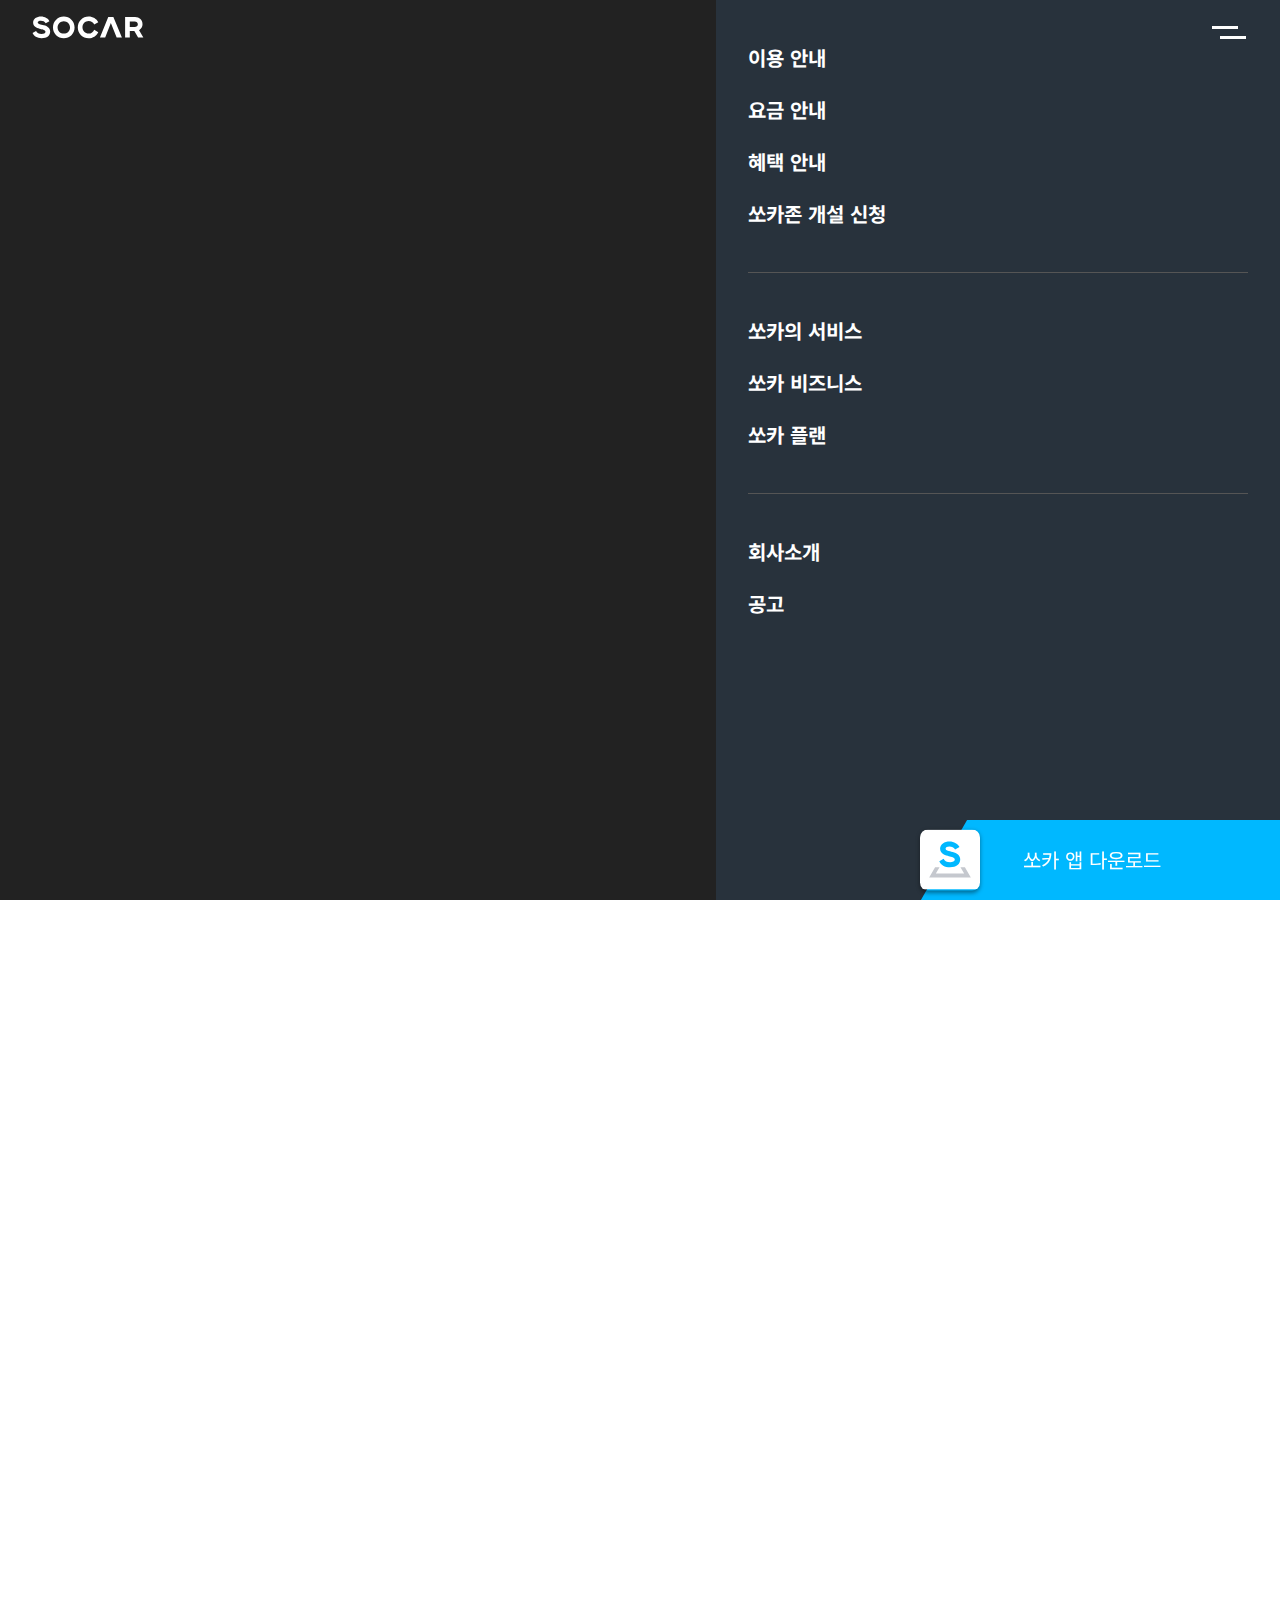
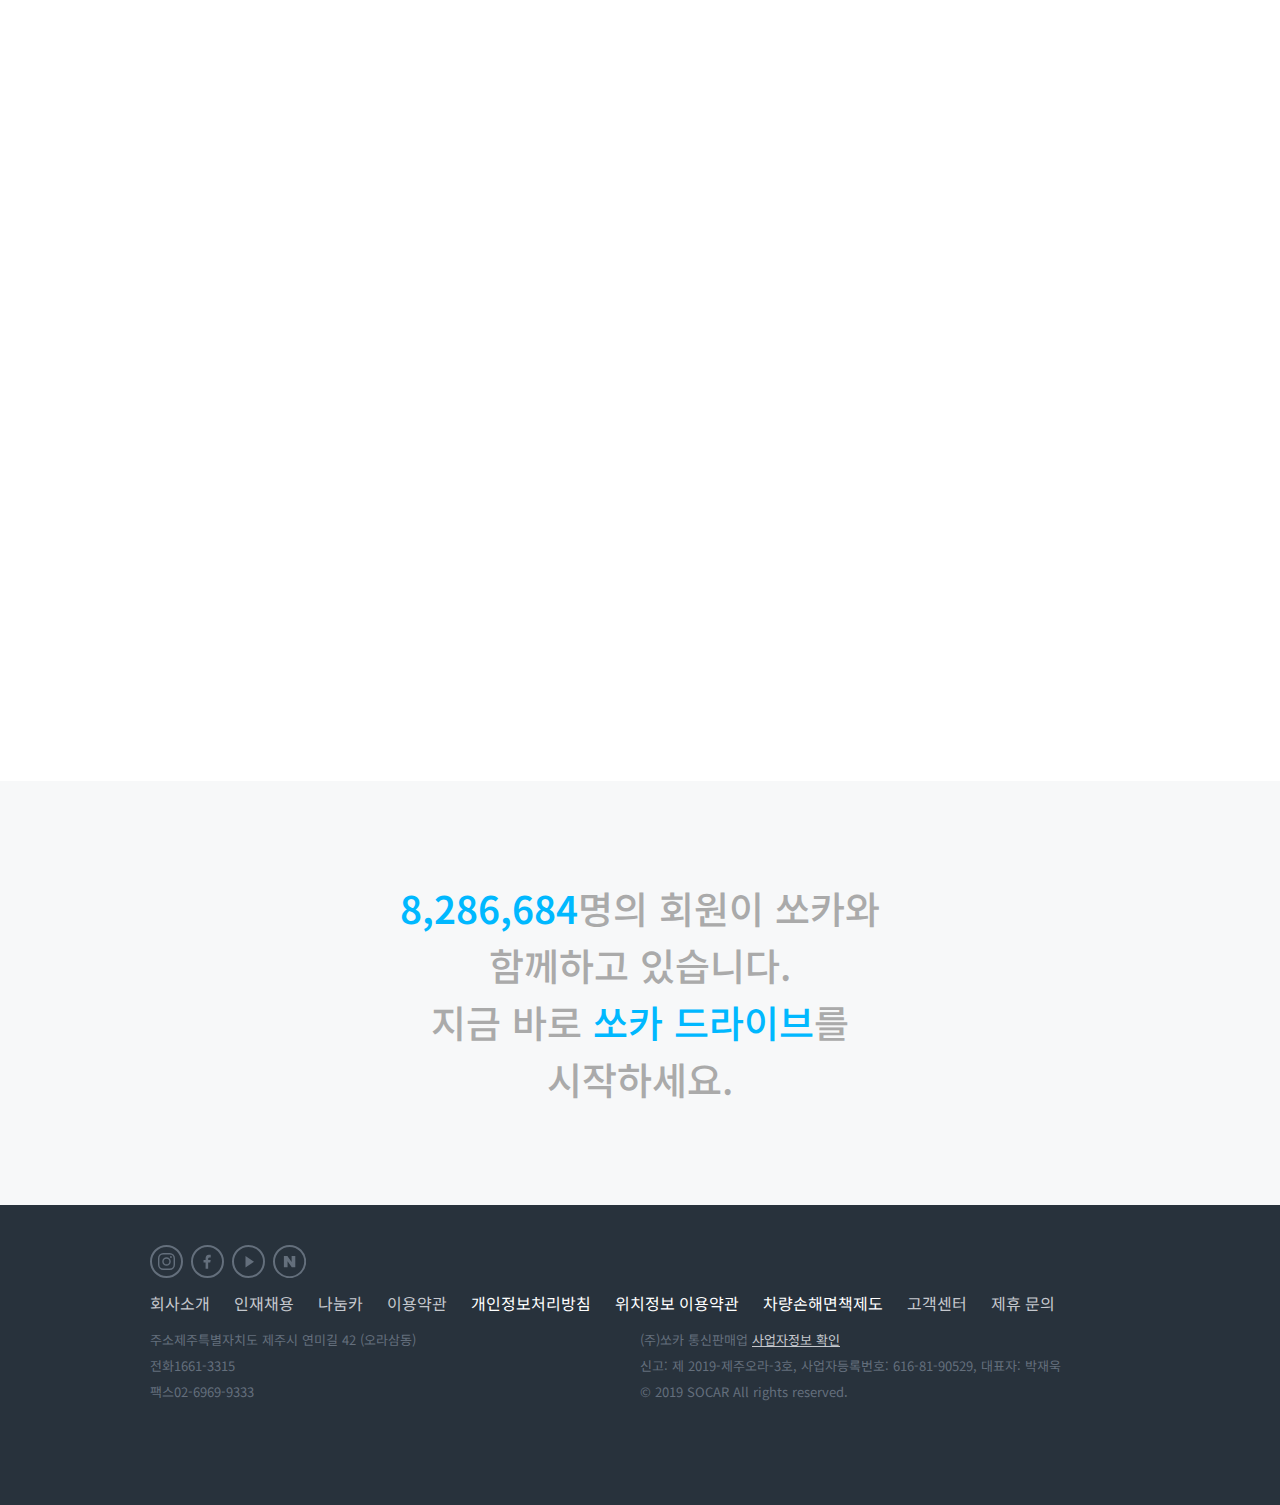
==== 실습/socar/index.html @ 35fd2511 "1" ====
<!DOCTYPE html>
<html lang="ko">

<head>
    <meta charset="UTF-8">
    <meta http-equiv="X-UA-Compatible" content="IE=edge">
    <meta name="viewport" content="width=device-width, initial-scale=1.0">
    <title>차가 필요한 모든 순간, 쏘카</title>
    <link rel="stylesheet" href="css/reset.css">
    <link rel="stylesheet" href="css/index.css">
    <link rel="preconnect" href="https://fonts.googleapis.com">
    <link rel="preconnect" href="https://fonts.gstatic.com" crossorigin>
    <link href="https://fonts.googleapis.com/css2?family=Noto+Sans+KR&display=swap" rel="stylesheet">
    <link rel="stylesheet" href="css/makeScrollContents.css">
</head>

<body>


    <header>
        <div class="header-inner">
            <h1>
                <a href="#"><span class="hidden">SOCAR</span></a>
                <!-- Generator: Adobe Illustrator 22.1.0, SVG Export Plug-In . SVG Version: 6.00 Build 0)  -->
                <svg version="1.1" id="레이어_1" xmlns="http://www.w3.org/2000/svg"
                    xmlns:xlink="http://www.w3.org/1999/xlink" x="0px" y="0px" viewBox="0 0 160.2 32.5"
                    style="enable-background:new 0 0 160.2 32.5;" xml:space="preserve">
                    <style type="text/css">

                    </style>
                    <g>
                        <g>
                            <path class="st0"
                                d="M45.5,0.8C37,0.8,30,7.7,30,16.3c0,8.5,6.9,15.5,15.5,15.5s15.4-7,15.4-15.5C60.9,7.7,54,0.8,45.5,0.8z
                            M45.5,25.2c-4.9,0-8.9-4-8.9-8.9s4-8.9,8.9-8.9s8.9,4,8.9,8.9C54.4,21.2,50.4,25.2,45.5,25.2z" />
                            <g>
                                <path class="st0" d="M8.2,9.4c0-3.6,9.4-3.6,11.4,1l5.3-3C23.5,3.9,18.2,0.8,13,0.8C6.8,0.8,1.6,4,1.6,9.7
                                c0,6.4,7.4,8.1,10.5,8.8s7.2,1.4,7.2,3.9c0,2.4-2.7,3.2-5.6,3.2c-3.7,0-6.6-1.2-7.9-4.1l-5,2.9c1.6,4.5,6.7,7.3,12.8,7.3
                                c8,0,12.4-3.7,12.4-9.6c0-4.7-4.1-7.6-9-8.8C12.4,12.3,8.2,11.6,8.2,9.4z" />
                            </g>
                            <path class="st0"
                                d="M89,19.6L89,19.6L89,19.6c-1.3,3.3-4.2,5.6-8,5.6c-4.9,0-8.8-4-8.8-9c0-4.9,3.8-9,8.8-9c3.6,0,6.6,2,8,5.1
                            l0,0l5.8-3.4C92.4,4.1,87,0.8,81,0.8c-8.5,0-15.5,6.9-15.5,15.5S72.4,31.8,81,31.8c6.1,0,11.3-3.6,13.8-8.7L89,19.6z" />
                            <polygon class="st0"
                                points="116.4,1.6 109.1,1.6 97.2,30.9 104.7,30.9 112.8,9.9 121.1,30.9 128.6,30.9 		" />
                            <path class="st0" d="M153,20.2l0.6-0.3c2.9-1.7,4.5-4.7,4.5-8.1c0-6-4.4-10.2-10.7-10.2h-14.2v29.3h6.7v-9.4h6.5l5.4,9.4h7.5
                            L153,20.2z M147,15.8h-7.1v-8h7.1c2.6,0,4.4,1.6,4.4,4S149.6,15.8,147,15.8z" />
                        </g>
                    </g>
                </svg>
            </h1>
            <a href="#" class="hamberger"><span class="hidden">메뉴</span></a>
        </div>
        <div class="hamberger-click">
            <nav class="hamberger-nav">
                <div>
                    <a href="#">이용 안내</a>
                    <a href="#">요금 안내</a>
                    <a href="#">혜택 안내</a>
                    <a href="#">쏘카존 개설 신청</a>
                </div>
                <div>
                    <a href="#">쏘카의 서비스</a>
                    <a href="#">쏘카 비즈니스</a>
                    <a href="#">쏘카 플랜</a>
                </div>
                <div>
                    <a href="#">회사소개</a>
                    <a href="#">공고</a>
                </div>
            </nav>
        </div>
    </header>
    <section id="cover">
        <h2>
            차가 필요한
            <br>
            모든 순간, 쏘카
        </h2>
    </section>
    <main>
        <section id="advantages-container">
            <div class="advantage">
                <h2>24시간 언제나</h2>
                <p>
                    한밤중이나 주말에도 스마트폰으로
                    <br>
                    시간에 구애받지 않고
                    <br>
                    쏘카와 함께 이동하세요.
                </p>
                <figure>
                    <img src="image/usp_a.jpg" alt="차 옆에 서있는 남자가 싱글벙글 웃는 사진">
                </figure>
            </div>
            <div class="advantage">
                <h2>원하는 곳에서</h2>
                <p>
                    내 주변 3분 거리 쏘카존에서
                    <br>
                    혹은 내가 있는 곳으로 쏘카를 불러
                    <br>
                    어디서나 편하게 출발하세요.
                </p>
                <figure>
                    <img src="image/usp_b.jpg" alt="차 옆에 서있는 남자가 싱글벙글 웃는 사진">
                </figure>
            </div>
            <div class="advantage">
                <h2>필요한 시간만큼</h2>
                <p>
                    간단한 장보기부터 주말여행까지
                    <br>
                    10분 단위로 원하는 만큼만 이용하세요.
                </p>
                <figure>
                    <img src="image/usp_c.jpg" alt="차 옆에 서있는 남자가 싱글벙글 웃는 사진">
                </figure>
            </div>
            <div class="advantage">
                <h2>다양한 차종을</h2>
                <p>
                    연인과의 드라이브부터 가족 캠핑까지
                    <br>
                    상황에 맞게 50여 종의 차량을
                    <br>
                    선택해서 이용하세요.
                </p>
                <figure>
                    <img src="image/usp_d.jpg" alt="차 옆에 서있는 남자가 싱글벙글 웃는 사진">
                </figure>
            </div>
        </section>

        <section id="start-together">
            <h2 class="hidden">함께 시작하는 쏘카</h2>
            <p>
                <span class="point-blue count-up">8,286,684</span>명의 회원이 쏘카와
                <br>
                함께하고 있습니다.
                <br>
                지금 바로 <span class="point-blue">쏘카 드라이브</span>를
                <br>
                시작하세요.
            </p>
            <div class="incline"></div>
        </section>
    </main>
    <footer>
        <div class="footer-container">
            <div class="sns-container">
                <a href="#">
                    <svg xmlns="http://www.w3.org/2000/svg" width="33" height="33" viewBox="0 0 33 33">
                        <g id="그룹_553" data-name="그룹 553" transform="translate(5481 -4830)">
                            <g id="그룹_502" data-name="그룹 502" transform="translate(-5544 -93)">
                                <g id="그룹_109" data-name="그룹 109" transform="translate(63.654 4923.808)">
                                    <g id="그룹_86" data-name="그룹 86" transform="translate(0 0)">
                                        <rect id="사각형_128" data-name="사각형 128" width="31" height="31" rx="15.5"
                                            transform="translate(0.346 0.192)" fill="none" stroke="#646f7c"
                                            stroke-width="2" />
                                    </g>
                                </g>
                                <g id="iconfinder_038_011_instagram_mobile_photo_network_android_material_1646917"
                                    transform="translate(68 4928)">
                                    <path id="패스_374" data-name="패스 374"
                                        d="M14.8,3H8.193A5.193,5.193,0,0,0,3,8.193V14.8A5.193,5.193,0,0,0,8.193,20H14.8A5.193,5.193,0,0,0,20,14.8V8.193A5.193,5.193,0,0,0,14.8,3Zm3.777,11.8A3.781,3.781,0,0,1,14.8,18.579H8.193A3.781,3.781,0,0,1,4.416,14.8V8.193A3.781,3.781,0,0,1,8.193,4.416H14.8a3.781,3.781,0,0,1,3.777,3.777Z"
                                        transform="translate(0)" fill="#646f7c" />
                                    <path id="패스_375" data-name="패스 375"
                                        d="M11.749,7.5A4.249,4.249,0,1,0,16,11.749,4.249,4.249,0,0,0,11.749,7.5Zm0,7.081a2.833,2.833,0,1,1,2.833-2.833,2.833,2.833,0,0,1-2.833,2.833Z"
                                        transform="translate(-0.251 -0.251)" fill="#646f7c" />
                                    <circle id="타원_2072" data-name="타원 2072" cx="0.944" cy="0.944" r="0.944"
                                        transform="translate(14.991 6.116)" fill="#646f7c" />
                                </g>
                            </g>
                        </g>
                    </svg>
                </a>
                <a href="#">
                    <svg xmlns="http://www.w3.org/2000/svg" width="33" height="33" viewBox="0 0 33 33">
                        <g id="그룹_554" data-name="그룹 554" transform="translate(5481 -4768.192)">
                            <g id="그룹_109" data-name="그룹 109" transform="translate(-5480.346 4769)">
                                <g id="그룹_86" data-name="그룹 86" transform="translate(0 0)">
                                    <rect id="사각형_128" data-name="사각형 128" width="31" height="31" rx="15.5"
                                        transform="translate(0.346 0.192)" fill="none" stroke="#646f7c"
                                        stroke-width="2" />
                                </g>
                                <g id="iconfinder_square-facebook_317727" transform="translate(11.882 9.053)">
                                    <path id="f"
                                        d="M17.623,18.869V12.705h2.054l.514-2.568H17.623V9.11a1.363,1.363,0,0,1,1.541-1.541h1.027V5H18.137c-1.888,0-3.082,1.48-3.082,3.6v1.541H13v2.568h2.054v6.164Z"
                                        transform="translate(-13 -5)" fill="#646f7c" />
                                </g>
                            </g>
                        </g>
                    </svg>
                </a>
                <a href="#">
                    <svg xmlns="http://www.w3.org/2000/svg" width="33" height="33" viewBox="0 0 33 33">
                        <g id="그룹_555" data-name="그룹 555" transform="translate(5488 -4905.192)">
                            <g id="그룹_110" data-name="그룹 110" transform="translate(-5486.692 4906)">
                                <g id="그룹_85" data-name="그룹 85" transform="translate(0 0)">
                                    <rect id="사각형_128" data-name="사각형 128" width="31" height="31" rx="15.5"
                                        transform="translate(-0.308 0.192)" fill="none" stroke="#646f7c"
                                        stroke-width="2" />
                                </g>
                                <g id="iconfinder_icon-social-youtube_211929" transform="translate(12.191 10.172)">
                                    <path id="패스_49" data-name="패스 49" d="M11.316,80.606v-11.5L19.8,74.854Z"
                                        transform="translate(-11.316 -69.109)" fill="#646f7c" />
                                </g>
                            </g>
                        </g>
                    </svg>
                </a>
                <a href="#">
                    <svg xmlns="http://www.w3.org/2000/svg" width="33.192" height="33.192" viewBox="0 0 33.192 33.192">
                        <g id="그룹_556" data-name="그룹 556" transform="translate(5425 -4952)">
                            <g id="그룹_26" data-name="그룹 26" transform="translate(-5424 4953)">
                                <path id="패스_84" data-name="패스 84"
                                    d="M15.6,0a15.6,15.6,0,0,1,15.6,15.6h0A15.6,15.6,0,1,1,0,15.6H0A15.6,15.6,0,0,1,15.6,0Z"
                                    transform="translate(0 0)" fill="none" stroke="#646f7c" stroke-width="2" />
                                <path id="패스_48" data-name="패스 48"
                                    d="M368.068,243.5l-4.235-6.084h-3.511v11.368H364V242.7l4.235,6.084h3.511V237.418h-3.678Z"
                                    transform="translate(-350.439 -227.498)" fill="#646f7c" />
                            </g>
                        </g>
                    </svg>
                </a>
            </div>
            <nav>
                <a href="#">회사소개</a>
                <a href="#">인재채용</a>
                <a href="#">나눔카</a>
                <a href="#">이용약관</a>
                <a href="#" class="important-information">개인정보처리방침</a>
                <a href="#" class="important-information">위치정보 이용약관</a>
                <a href="#" class="important-information">차량손해면책제도</a>
                <a href="#">고객센터</a>
                <a href="#">제휴 문의</a>
            </nav>
            <div class="information">
                <div>
                    <dl>
                        <dt>주소</dt>
                        <dd>제주특별자치도 제주시 연미길 42 (오라삼동)</dd>
                    </dl>
                    <dl>
                        <dt>전화</dt>
                        <dd>1661-3315</dd>
                    </dl>
                    <dl>
                        <dt>팩스</dt>
                        <dd>02-6969-9333</dd>
                    </dl>
                </div>
                <div>
                    <p>(주)쏘카 통신판매업 <a href="#" class="biz-info">사업자정보 확인</a></p>
                    <p>신고: 제 2019-제주오라-3호, 사업자등록번호: 616-81-90529, 대표자: 박재욱</p>
                    <p>© 2019 SOCAR All rights reserved.</p>
                </div>
            </div>
        </div>
    </footer>
    <section id="app-download">
        <a href="#" class="unit-link"></a>
        <div class="incline"></div>
        <figure class="app-icon">
            <!-- Generator: Adobe Illustrator 22.1.0, SVG Export Plug-In . SVG Version: 6.00 Build 0)  -->
            <svg xmlns="http://www.w3.org/2000/svg" xmlns:xlink="http://www.w3.org/1999/xlink" version="1.1" id="레이어_1"
                x="0px" y="0px" viewBox="0 0 158.3 158.3" style="enable-background:new 0 0 158.3 158.3;"
                xml:space="preserve">
                <rect x="0" fill="#FFFFFF" ; width="158.3" height="158.3" />
                <g>
                    <g>
                        <g>
                            <g>
                                <path fill="#00B8FF"
                                    d="M67.5,50.6c0-7.8,20.6-7.9,25.1,2.1l11.6-6.7C101,38.4,89.4,31.6,78,31.6c-13.5,0-25,7.1-25,19.4      c0,14.1,16.2,17.7,23,19.4c6.8,1.6,15.8,3.1,15.8,8.7c0,5.2-5.8,7.1-12.3,7.1c-8.2,0-14.5-2.7-17.3-9.1L51,83.5      c3.4,9.9,14.6,16,28,16c17.4,0,27.1-8,27.1-21c0-10.2-8.9-16.8-19.8-19.4C76.8,56.7,67.5,55.4,67.5,50.6z" />
                            </g>
                            <polygon fill="#C5C8CE"
                                points="118.5,99.4 106.7,99.4 116.5,116.4 41.8,116.4 51.6,99.4 39.8,99.4 24.2,126.6 134.1,126.6    " />
                        </g>
                    </g>
                </g>
            </svg>

        </figure>
        <p>쏘카 앱 다운로드</p>
    </section>




    <script src="js/makeScrollContents.js"></script>
    <script src="js/countUp.js"></script>
    <script src="js/index.js"></script>
</body>

</html>
---- 실습/socar/css/index.css ----
:root {
    --main-color: #00B8FF;
    --heading-font-color: #374553;
    --paragraph-font-color: #AAAAAA;
    --background-gray-color: #f7f8f9;
    --footer-background-color: #28323C;
    --footer-nav-font-color: #C5C8CE;
    --footer-font-color: #646f7c;
}

body {
    font-family: 'Noto Sans KR', sans-serif;
}

.unit-link {
    position: absolute;
    top: 0;
    left: 0;
    right: 0;
    bottom: 0;
    z-index: 100;
}

header {
    position: fixed;
    width: 100%;
    top: 0;
    padding: 16px 32px;
    box-sizing: border-box;
    transition: 0.5s;
}

header svg {
    fill: white;
}

header.hide {
    transform: translateY(-100%);
}

header.scrolled {
    background-color: #ffffff80;
}

header.scrolled svg {
    fill: var(--main-color);
}

header.scrolled .hamberger::before,
header.scrolled .hamberger::after {
    background-color: var(--main-color);
}

.header-inner {
    display: flex;
    justify-content: space-between;
}

h1 {
    width: 112px;
    position: relative;
    z-index: 10;
}

h1>a {
    position: absolute;
    width: 100%;
    height: 100%;
}

.hidden {
    position: absolute;
    clip: rect(1px, 1px, 1px, 1px);
    -webkit-clip-path: inset(0px 0px 99.9% 99.9%);
    clip-path: inset(0px 0px 99.9% 99.9%);
    overflow: hidden;
    height: 1px;
    width: 1px;
    padding: 0;
    border: 0;
    top: 50%;
}

.hamberger {
    width: 32px;
    height: 32px;
    /* background-color: blue; */
    display: flex;
    flex-direction: column;
    justify-content: center;
    gap: 6px;
    position: relative;
    z-index: 10;
}

.hamberger::before,
.hamberger::after {
    display: block;
    content: '';
    width: 80%;
    height: 3px;
    background-color: #fff;
    position: absolute;
    transition: 0.3s;
}

.hamberger::after {
    transform: translate(-4px, -5px);
}

.hamberger::before {
    transform: translate(4px, 5px);
}

.hamberger.active::before {
    transform: rotate(45deg);
}

.hamberger.active::after {
    transform: rotate(-45deg);
}



main {
    overflow: hidden;
}

#cover {
    height: 100vh;
    background-image: url(../image/main_visual_fullscreen.jpg);
    background-position: 30% center;
    display: flex;
    justify-content: center;
    align-items: center;
}

#cover>h2 {
    text-align: center;
    font-size: 64px;
    color: white;
    font-weight: 900;
    line-height: 130%;
}

#advantages-container {
    padding: 80px 32px;
    display: flex;
    flex-direction: column;
}

.advantage {
    max-width: 800px;
    margin: 0 auto;
    margin-bottom: 160px;
}

.advantage:last-child {
    margin-bottom: 0;
}

.advantage>h2 {
    font-size: 40px;
    font-weight: 600;
    color: var(--heading-font-color);
    margin-bottom: 32px;
    display: flex;
    align-items: baseline;
    gap: 4px;
}

.advantage>h2::after {
    display: block;
    content: '';
    width: 10px;
    height: 10px;
    background-color: var(--main-color);
    border-radius: 50%;


}

.advantage>p {
    font-size: 18px;
    font-weight: 600;
    color: var(--paragraph-font-color);
    margin-bottom: 48px;
    line-height: 150%;
}

#start-together {
    height: 424px;
    background-color: var(--background-gray-color);
    position: relative;
    display: flex;
    justify-content: center;
    align-items: center;
    text-align: center;
    font-size: 38px;
    font-weight: 500;
    line-height: 150%;
    color: var(--paragraph-font-color);
    overflow: hidden;
}

.point-blue {
    color: var(--main-color);
}

.count-up {
    font-weight: 600;
}

.incline {
    transition: 1s;
    left: 0%;
    position: absolute;
    width: 100%;
    height: 100%;
    background-color: var(--main-color);
    transform: translateX(80%) skewX(-30deg);
}

footer {
    background-color: var(--footer-background-color);
    padding: 40px 16px 100px;
    color: var(--footer-font-color);
}

.footer-container {
    max-width: 980px;
    margin: 0 auto;
}

footer a {
    color: var(--footer-nav-font-color);
    text-decoration: none;
}

.sns-container {
    display: flex;
    gap: 8px;
    margin-bottom: 16px;
}

footer nav {
    display: flex;
    gap: 24px;
    margin-bottom: 16px;
    flex-wrap: wrap;
}

.important-information {
    color: #fff;
}


.information {
    display: flex;
    font-size: 13px;
    line-height: 200%;
}

.information>div {
    flex-basis: 50%;
}

.information dl {
    display: flex;
}

.biz-info {
    text-decoration: underline;
}

#app-download {
    position: fixed;
    right: 0;
    bottom: 0;
    display: flex;
    width: 360px;
    height: 80px;
    align-items: center;
    justify-content: center;
    transition: 0.5s;
}


.app-icon {
    position: absolute;
    left: 0;
    top: 50%;
    transform: translateY(-50%);
    z-index: 1;
    border-radius: 8px;
    overflow: hidden;
    width: 60px;
    box-shadow: 0px 2px 4px rgba(0, 0, 0, 0.417);

    animation: 디졸브 1s 0.66s both;
}

#app-download>p {
    position: relative;
    z-index: 1;
    color: white;
    font-size: 20px;

    animation: 디졸브 1s both;
}

#app-download>p::after {
    display: inline-block;
    content: '';
    width: 16px;
    height: 16px;
    background-image: url(../image/arrow-down.svg);
}


#app-download>.incline {
    transform: skewX(-30deg) translateX(24px);

    animation: 나타나기 1s 0.33s both;
}

@media screen and (max-width : 800px) {
    #advantages-container {
        padding: 80px 20px;
    }

    #start-together {
        font-size: 24px;
        height: 300px;
    }

    .incline {
        transform: translateX(86%) skewX(-30deg);
    }

    #app-download {
        width: 96vw;
        height: 60px;
    }

    #app-download>.app-icon {
        width: 40px;
    }


}

@keyframes 디졸브 {
    from {
        opacity: 0;
    }

    to {
        opacity: 1;
    }
}

@keyframes 나타나기 {
    from {
        left: 100%;
    }

    to {
        left: 0%;
    }
}

.hamberger-click {
    position: absolute;
    left: 0;
    top: 0;
    width: 100%;
    height: 100vh;
    background-color: #000000dd;
}

.hamberger-nav {
    width: 500px;
    position: absolute;
    top: 0;
    right: 0;
    background-color: #28323c;
    height: 100vh;
    padding: 0 32px;
}

.hamberger-nav>div {
    display: flex;
    flex-direction: column;
    padding: 32px 0;
    border-bottom: 1px solid #555;
}

.hamberger-nav>div:last-child {
    border: none;
}

.hamberger-nav>div>a {
    padding: 16px 0;
    font-size: 20px;
    color: white;
    text-decoration: none;
    font-weight: bold;
    transition: 0.5s;
}

.hamberger-nav>div>a:hover {
    color: var(--main-color);
}
---- 실습/socar/css/makeScrollContents.css ----
.scroll-contents {
    opacity: 0;
    transition: 1500ms;
}

.scroll-contents.left {
    transform: translateX(-200px);
}

.scroll-contents.right {
    transform: translateX(200px);
}

.scroll-contents.active {
    opacity: 1;
    transform: none;
}
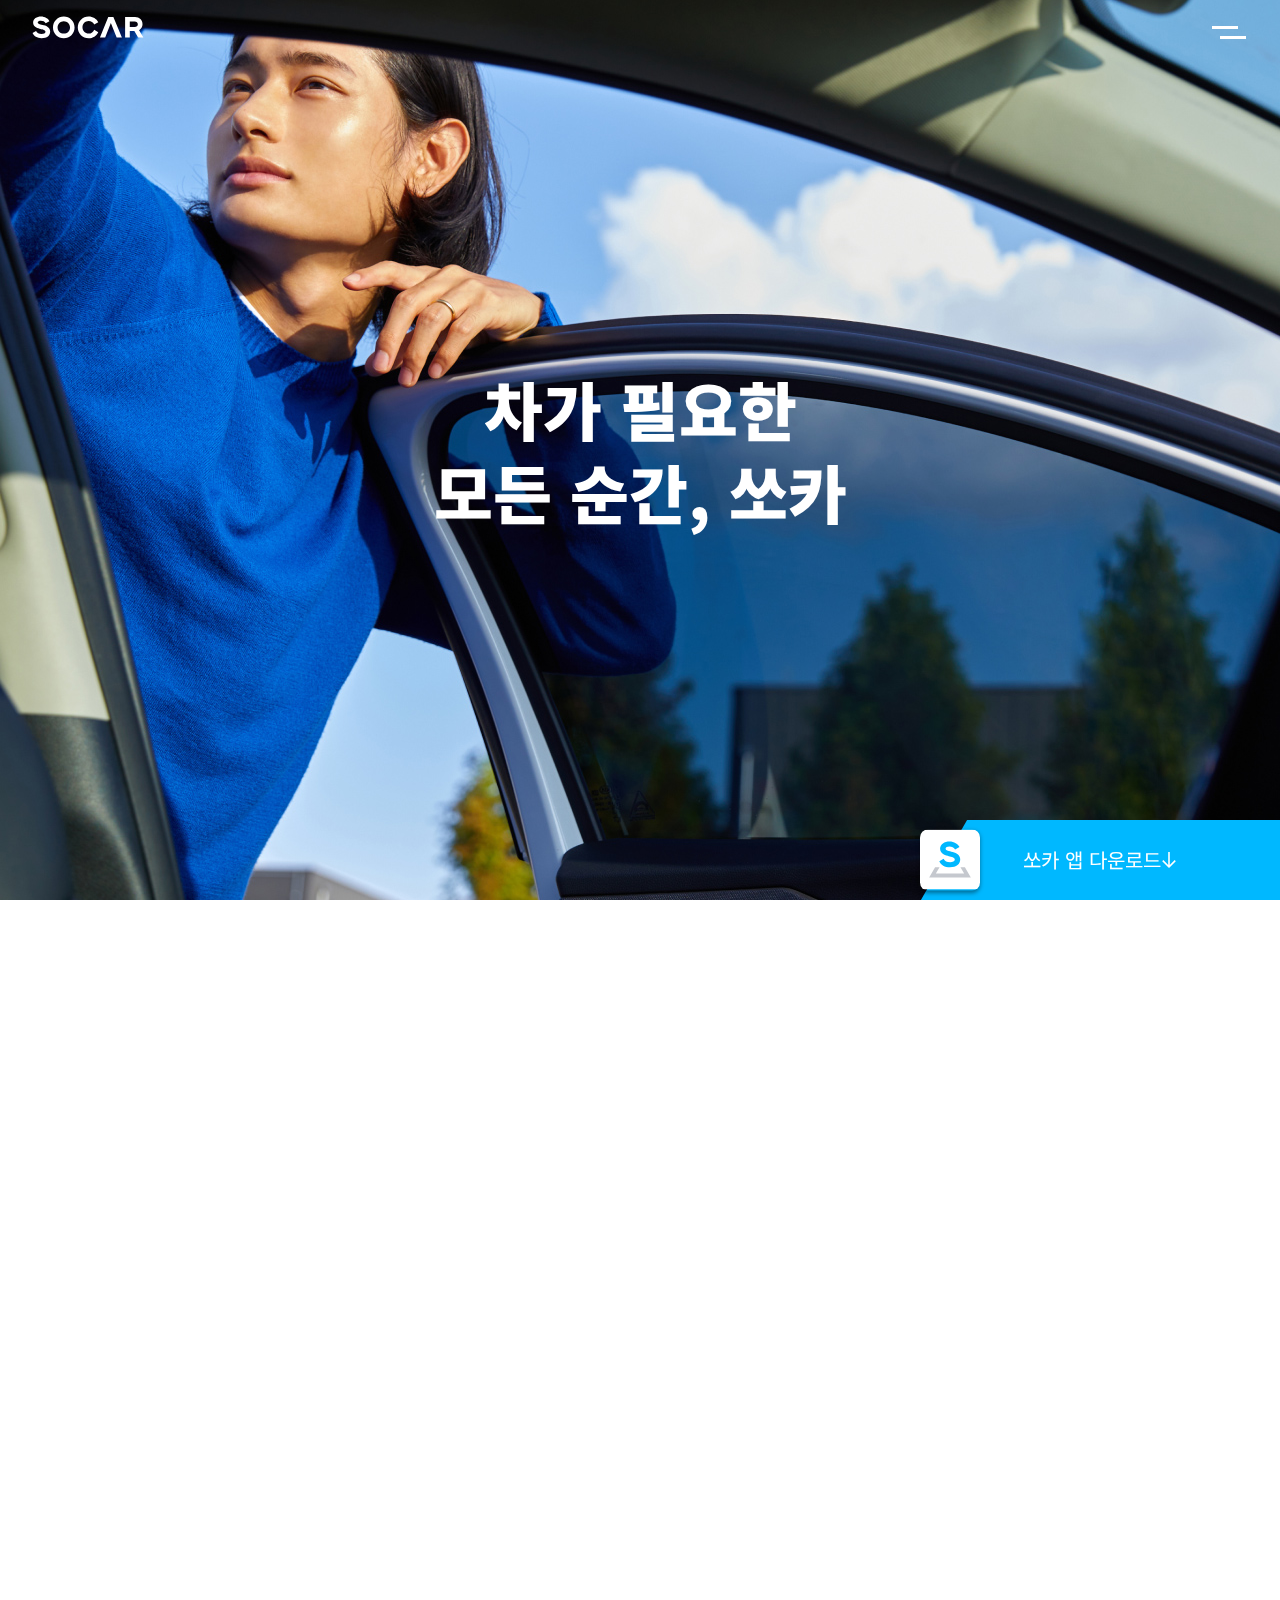
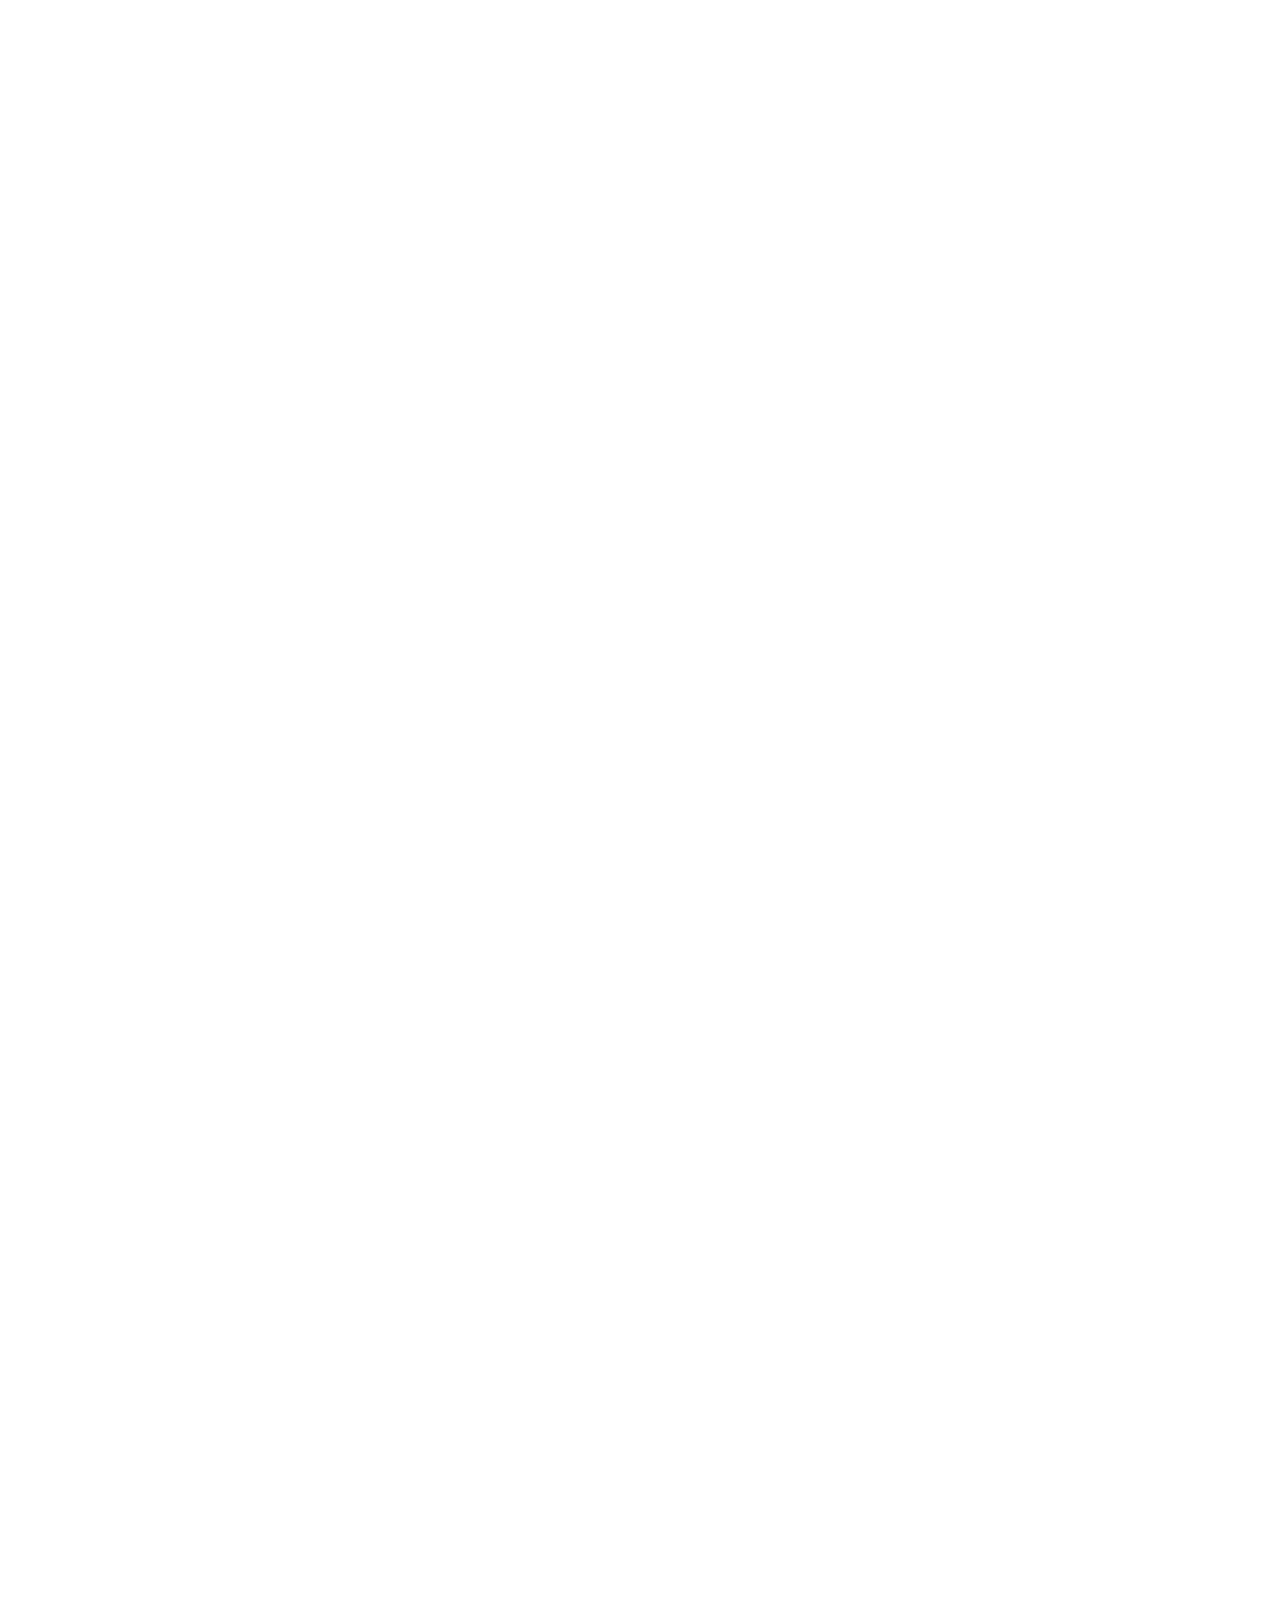
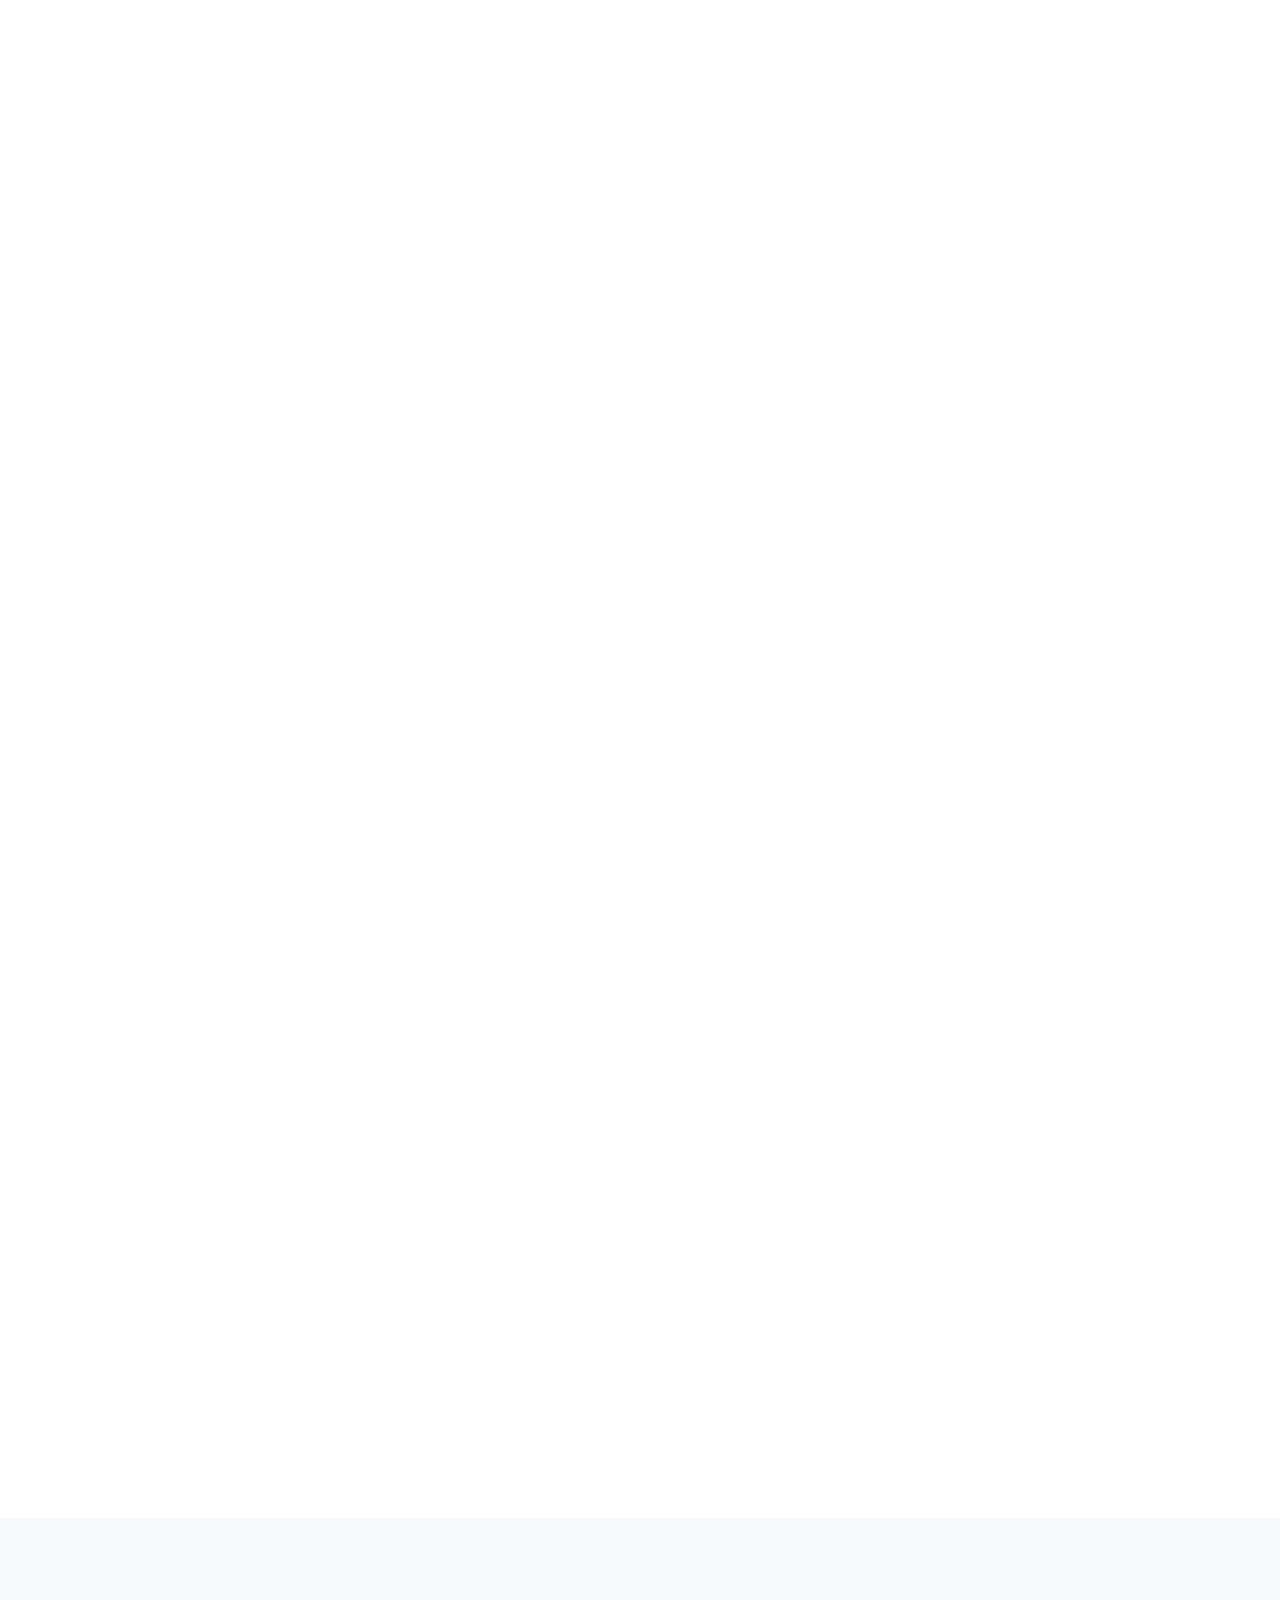
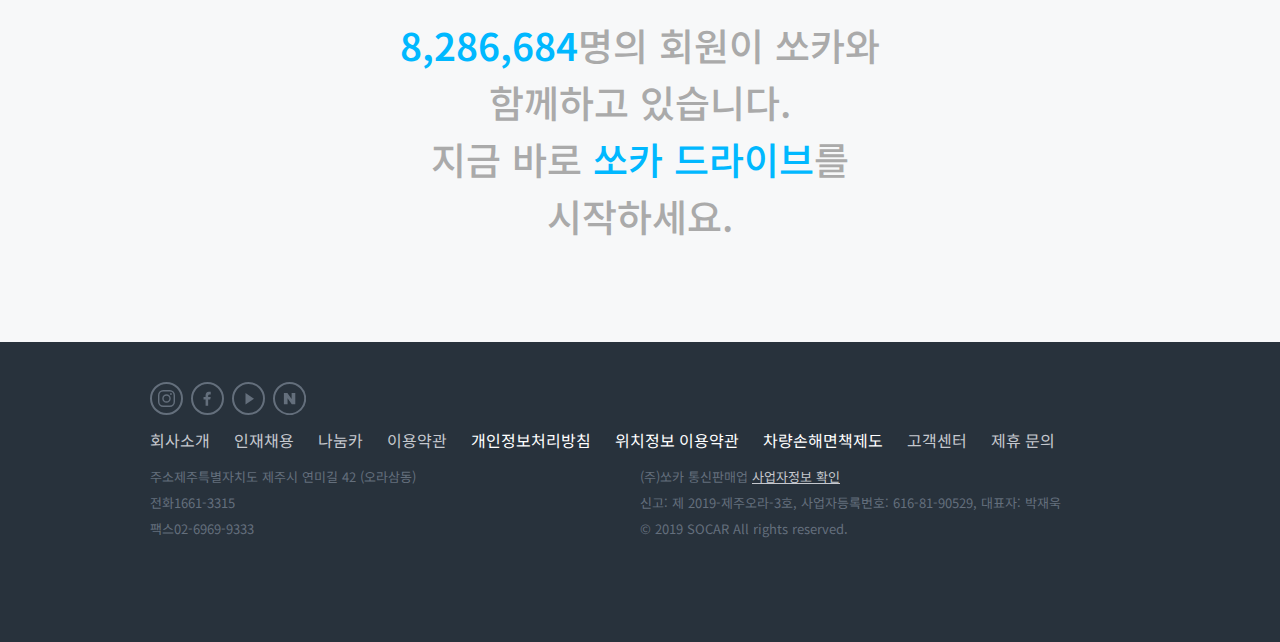
==== commit a369ebd2: "0725" ====
--- a/실습/socar/index.html
+++ b/실습/socar/index.html
@@ -90,7 +90,7 @@
                     쏘카와 함께 이동하세요.
                 </p>
                 <figure>
-                    <img src="image/usp_a.jpg" alt="차 옆에 서있는 남자가 싱글벙글 웃는 사진">
+                    <img src="img/usp_a.jpg" alt="차 옆에 서있는 남자가 싱글벙글 웃는 사진">
                 </figure>
             </div>
             <div class="advantage">
@@ -103,7 +103,7 @@
                     어디서나 편하게 출발하세요.
                 </p>
                 <figure>
-                    <img src="image/usp_b.jpg" alt="차 옆에 서있는 남자가 싱글벙글 웃는 사진">
+                    <img src="img/usp_b.jpg" alt="차 옆에 서있는 남자가 싱글벙글 웃는 사진">
                 </figure>
             </div>
             <div class="advantage">
@@ -114,7 +114,7 @@
                     10분 단위로 원하는 만큼만 이용하세요.
                 </p>
                 <figure>
-                    <img src="image/usp_c.jpg" alt="차 옆에 서있는 남자가 싱글벙글 웃는 사진">
+                    <img src="img/usp_c.jpg" alt="차 옆에 서있는 남자가 싱글벙글 웃는 사진">
                 </figure>
             </div>
             <div class="advantage">
@@ -127,7 +127,7 @@
                     선택해서 이용하세요.
                 </p>
                 <figure>
-                    <img src="image/usp_d.jpg" alt="차 옆에 서있는 남자가 싱글벙글 웃는 사진">
+                    <img src="img/usp_d.jpg" alt="차 옆에 서있는 남자가 싱글벙글 웃는 사진">
                 </figure>
             </div>
         </section>
--- a/실습/socar/css/index.css
+++ b/실습/socar/css/index.css
@@ -128,7 +128,7 @@
 
 #cover {
     height: 100vh;
-    background-image: url(../image/main_visual_fullscreen.jpg);
+    background-image: url(../img/main_visual_fullscreen.jpg);
     background-position: 30% center;
     display: flex;
     justify-content: center;
@@ -314,7 +314,7 @@
     content: '';
     width: 16px;
     height: 16px;
-    background-image: url(../image/arrow-down.svg);
+    background-image: url(../img/arrow-down.svg);
 }
 
 
@@ -377,6 +377,7 @@
     width: 100%;
     height: 100vh;
     background-color: #000000dd;
+    display: none;
 }
 
 .hamberger-nav {
@@ -387,6 +388,18 @@
     background-color: #28323c;
     height: 100vh;
     padding: 0 32px;
+
+    transition: 0.5s;
+    transform: translateX(100%);
+}
+
+.hamberger-click.active {
+
+    display: block;
+}
+
+.hamberger-click.active>.hamberger-nav {
+    /* transform: none; */
 }
 
 .hamberger-nav>div {
@@ -395,11 +408,9 @@
     padding: 32px 0;
     border-bottom: 1px solid #555;
 }
-
 .hamberger-nav>div:last-child {
     border: none;
 }
-
 .hamberger-nav>div>a {
     padding: 16px 0;
     font-size: 20px;
@@ -408,7 +419,6 @@
     font-weight: bold;
     transition: 0.5s;
 }
-
 .hamberger-nav>div>a:hover {
     color: var(--main-color);
 }